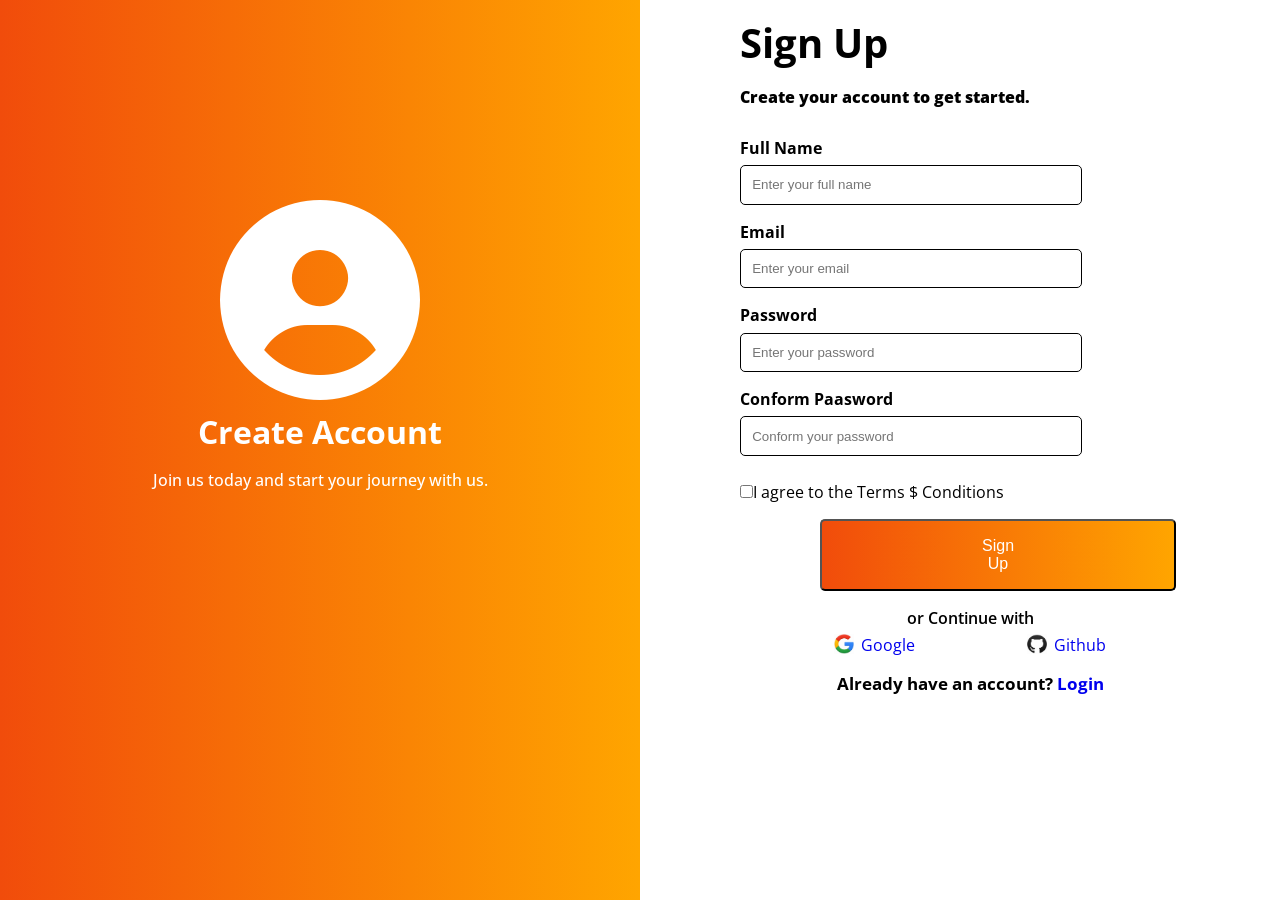
==== signup.html @ f7bb7da9 "first commit" ====
<!doctype html>
<html lang="en">
  <head>
    <meta charset="UTF-8" />
    <meta name="viewport" content="width=device-width, initial-scale=1.0" />
    <title>Document</title>
    <link
      rel="stylesheet"
      href="https://cdnjs.cloudflare.com/ajax/libs/font-awesome/6.5.0/css/all.min.css"
    />
    <link rel="stylesheet" href="signup.css" />
  </head>
  <body>
    <main class="container">
      <!-- || Left panel -->
      <div class="left_panel">
        <i
          class="fa-solid fa-circle-user"
          style="font-size: 200px; color: white"
        ></i>
        <h1 class="left_panel__title">Create Account</h1>
        <p class="left_panel__description">
          Join us today and start your journey with us.
        </p>
      </div>

      <!-- || Right panel -->
      <div class="right_panel">
        <h1 class="right_panel__heading">Sign Up</h1>
        <p class="right_panel__description">
          Create your account to get started.
        </p>

        <!-- || Form  -->
        <form>
          <div class="form__flex">
            <div>
              <h2 class="form__heading form__heading--full">Full Name</h2>
              <input type="text" placeholder="Enter your full name" />
            </div>
            <div>
              <h2 class="form__heading">Email</h2>
              <input type="text" placeholder="Enter your email" />
            </div>
          </div>

          <div class="form__flex">
            <div>
              <h2 class="form__heading form__heading--password">Password</h2>
              <input type="text" placeholder="Enter your password" />
            </div>
            <div>
              <h2 class="form__heading form__heading--con_pass">
                Conform Paasword
              </h2>
              <input type="text" placeholder="Conform your password" />
            </div>
          </div>
        </form>

        <!-- || Checkbox part -->
        <div class="checkbox">
          <label>
            <input type="checkbox" /><span class="nowrap"
              >I agree to the Terms $ Conditions</span
            >
          </label>
        </div>

        <!-- || Sign Up button  -->
        <button href="#" class="signup" style="text-align: center">
          Sign Up
        </button>

        <!-- || option text part  -->
        <h2 class="text">or Continue with</h2>

        <!-- || options  -->
        <div class="option">
          <div class="option__Google">
            <img
              src="Images\google image.jpeg"
              alt="Google"
              height="20"
              width="20"
            />
            <a href="https://www.google.com/">Google</a>
          </div>

          <div class="option__Github">
            <img src="Images\github.jpeg" alt="Github" width="20" height="20" />
            <a href="https://github.com/">Github</a>
          </div>
        </div>

        <!-- || Footer  -->
        <footer>
          <h2>Already have an account? <a href="Login.html">Login</a></h2>
        </footer>
      </div>
    </main>
  </body>
</html>
---- signup.css ----
@import url("https://fonts.googleapis.com/css2?family=Open+Sans:ital,wght@0,300..800;1,300..800&display=swap");

/* || RESET */
* {
  margin: 0;
  padding: 0;
  box-sizing: border-box;
}

/* || Css Variable  */
:root {
  --LINEAR-COLOR-one: orange;
  --LINEAR-COLOR-two: rgb(241, 76, 11);
}

body {
  font-family: "Open Sans", sans-serif;
  min-height: 100vh;
  overflow-y: hidden;
}

/* || Container  */
.container {
  display: flex;
  width: 100%;
  min-height: 100vh;
}
/* || Container  end */

/* || Left_panel */
.left_panel {
  min-width: 50%;
  min-height: 100%;
  background: linear-gradient(
    to left,
    var(--LINEAR-COLOR-one),
    var(--LINEAR-COLOR-two)
  );
  text-align: center;
}

/* || Left_panel childs */
.left_panel__title,
.left_panel__description {
  color: #fff;
  text-align: center;
}

.left_panel__title {
  font-weight: bold;
  font-size: 2rem;
  margin: 0 1rem 1rem 1rem;
  padding-top: 0;
}

.left_panel__description {
  font-size: 1rem;
  font-weight: 500;
}

.left_panel i {
  margin: 200px auto;
  margin-bottom: 10px;
  padding-bottom: 0;
}

/* || Left_panel end */

/* || right_panel */
.right_panel {
  margin: 15px 100px;
}

/* || right_panel childs */
.right_panel__heading {
  font-size: 2.5rem;
  margin-bottom: 1rem;
  font-weight: bolder;
}

.right_panel__description {
  font-size: 1rem;
  margin-bottom: 0.8rem;
  font-weight: 800;
}

/* || form part  */
input[type="text"] {
  border: 1px solid black;
  padding: 0.7rem 10rem 0.7rem 0.7rem;
  margin: 0.4rem 1.5rem 0px 0px;
  border-radius: 5px;
}

.form__heading {
  padding-top: 1rem;
  font-size: 1rem;
}

/* || checkbox part  */

.checkbox {
  display: flex;
  justify-content: space-between;
  gap: 15rem;
}

input[type="checkbox"] {
  margin-top: 1.8rem;
  font-weight: bolder;
}

/* || login button part*/
.signup {
  margin: 1rem 1.5rem 1rem 5rem;
  padding: 1rem 10rem;
  background: linear-gradient(
    to left,
    var(--LINEAR-COLOR-one),
    var(--LINEAR-COLOR-two)
  );
  color: white;
  font-size: 1rem;
  border-radius: 5px;
}

.signup:hover {
  margin: 1rem 1.5rem 1rem 5rem;
  padding: 1rem 10rem;
  background: linear-gradient(
    to left,
    rgb(255, 165, 0, 0.7),
    var(--LINEAR-COLOR-two)
  );
  color: white;
  font-size: 1rem;
  border-radius: 5px;
}

/* || option text part */
.text {
  text-align: center;
  font-size: 1rem;
  font-weight: 600;
}

/* || options*/

.option {
  display: flex;
  justify-content: center;
  align-items: center;
  gap: 7rem;
  margin-top: 5px;
}

.option__Google,
.option__Github {
  display: flex;
  gap: 7px;
}

.option a {
  text-decoration: none;
}

/* || footer part */
footer {
  text-align: center;
  font-size: 0.7rem;
  font-weight: 300;
  margin-top: 1rem;
}

footer a {
  text-decoration: none;
}

/* || right_panel end */

/* || RESPONSIVE DESIGN------>> */

/* || FOR MOBILE DEVICES  */
@media screen and (max-width: 480px) {
  html {
    overflow-x: hidden;
  }
  .container {
    display: flex;
    flex-direction: column;
  }

  /* ||LEFT PANEL  */
  .left_panel {
    background: linear-gradient(
      to left,
      var(--LINEAR-COLOR-one),
      var(--LINEAR-COLOR-two)
    );
  }

  .left_panel i {
    font-size: 100px !important;
    margin: 20px auto;
    margin-bottom: 10px;
    padding-bottom: 0;
  }

  .left_panel__title {
    font-size: 1.2rem;
  }

  .left_panel__description {
    font-size: 0.9rem;
    text-align: center;
    padding: 0 1rem;
    margin-bottom: 10px;
    font-weight: 500;
  }

  /* || RIGHT PANEL  */
  .right_panel {
    min-width: 60%;
    margin: 0;
    padding: 0.6rem 0 0 1rem;
  }

  .right_panel__heading {
    font-size: 2rem;
  }

  .right_panel__description {
    font-size: 1rem;
    margin: 5px 0 5px 0;
    padding-bottom: 0.5rem;
  }

  input[type="text"] {
    border: 1px solid black;
    padding: 0.7rem 10rem 0.7rem 0.7rem;
    margin: 0.4rem 1.5rem 0px 0px;
    border-radius: 5px;
  }

  .form__heading {
    font-size: 1rem;
  }

  input[type="checkbox"] {
    font-size: 0.7rem;
  }

  .form__heading--con_pass {
    margin-bottom: 0;
    padding-bottom: 0%;
  }

  .checkbox {
    margin: 0 0 10px 0;
    padding-top: 0px;
    height: 30px;
  }

  .signup {
    margin: 1rem 2rem 1rem 38%;
    padding: 0.6rem 2rem;
    font-weight: 700;
    background: linear-gradient(
      to left,
      var(--LINEAR-COLOR-one),
      var(--LINEAR-COLOR-two)
    );
  }

  .signup:hover {
    width: 70%;
    margin: 1rem 0.9rem 1rem 1.5rem;
    padding: 0.5rem;
    font-weight: 700;
    background: linear-gradient(
      to left,
      rgb(255, 165, 0, 0.7),
      var(--LINEAR-COLOR-two)
    );
  }

  .text {
    margin-bottom: 0;
  }

  .option {
    gap: 2rem;
    margin: 1rem 0 0.7rem 0;
  }

  footer {
    margin: 10px 0 5px 0;
    font-size: 10px;
  }
}

@media screen and (max-width: 320px) {
  /* || CONTAINER  */
  * {
    margin: 0;
    padding: 0;
    box-sizing: border-box;
  }

  body {
    overflow-y: hidden;
  }

  .container {
    display: flex;
    flex-direction: column;
    min-height: 100vh;
  }

  .left_panel {
    /* width: 100%; */
    min-width: 100%;
    min-height: 25%;
    display: flex;
    flex-direction: column;
    justify-content: center;
    align-items: center;
    background: linear-gradient(
      to right,
      var(--LINEAR-COLOR-one),
      var(--LINEAR-COLOR-two)
    );
  }

  .left_panel i {
    margin: 20px 10px 0 10px;
  }

  .left_panel__title {
    margin: 0 0 5px 0;
  }
  .left_panel__description {
    margin: 0 0 5px 0;
    padding: 0.5rem;
    font-weight: 700;
  }

  /* || RIGHT PANEL  */
  .right_panel {
    /* width: 100%; */
    min-width: 100%;
    margin: 0;
    padding: 0.5rem 0 0 1rem;
  }

  .right_panel__heading {
    font-size: 1.5rem;
    margin-bottom: 2px;
  }

  .right_panel__description {
    font-size: 0.8rem;
    margin-bottom: 0px;
    padding-bottom: 5px;
    font-weight: 500;
  }

  input[type="text"] {
    padding: 0.3rem 5rem 0.3rem 0.3rem;
    margin: 0.3rem 0rem 0px 0px;
  }

  .form__heading {
    font-size: 0.7rem;
    padding-top: 1px;
  }

  .checkbox {
    display: flex;
    gap: 1rem;
  }

  input[type="checkbox"] {
    font-size: 5px;
    margin: 10px 0 2px 0;
    padding-left: 0;
  }

  .signup {
    margin: 0 2rem 0.3rem 2rem;
    padding: 0.4rem 3rem;
    border-radius: 10px;
    font-weight: 700;
    background: linear-gradient(
      to right,
      var(--LINEAR-COLOR-one),
      var(--LINEAR-COLOR-two)
    );
  }

  .signup:hover {
    margin: 0 2rem 0.3rem 2rem;
    padding: 0.4rem 3rem;
    border-radius: 10px;
    font-weight: 700;
    background: linear-gradient(
      to right,
      rgb(255, 165, 0, 0.5),
      var(--LINEAR-COLOR-two)
    );
  }

  .text {
    font-size: 0.7rem;
  }

  .option {
    gap: 2rem;
    margin: 0.3rem 0 0 0;
    font-size: 0.7rem;
    font-weight: 900;
  }

  footer {
    margin-top: 0 0 5px 0;
    font-size: 10px;
  }
}

@media (orientation: landscape) and (max-width: 800px) {
  * {
    margin: 0;
    padding: 0;
    box-sizing: border-box;
  }
  body {
    overflow-y: auto;
  }

  .container {
    display: flex;
    flex-direction: column;
  }

  .left_panel {
    min-width: 40%;
    display: flex;
    flex-direction: column;
    justify-content: center;
    align-items: center;
    background: linear-gradient(
      to bottom,
      var(--LINEAR-COLOR-one),
      var(--LINEAR-COLOR-two)
    );
  }

  .left_panel i {
    margin: 50px 10px 0 10px;
    font-size: 100px !important;
  }

  .left_panel__title {
    margin: 0 0 5px 0;
  }
  .left_panel__description {
    margin: 0 0 5px 0;
    padding: 1rem;
    font-weight: 700;
  }

  /* || RIGHT PANEL  */
  .right_panel {
    min-width: 60%;
    margin: 10px;
    padding: 1rem 0 0 2rem;
  }

  .right_panel__heading {
    font-size: 2rem;
    margin: 1rem 0 5px 0;
  }

  .right_panel__description {
    font-size: 1rem;
    margin-bottom: 0.5rem;
    font-weight: 500;
  }

  input[type="text"] {
    padding: 0.7rem 10rem 0.7rem 0.7rem;
    margin: 0.4rem 0rem 0px 0px;
  }

  .form__heading {
    font-size: 0.9rem;
    padding-top: 0.3rem;
  }

  .form__flex {
    display: flex;
    gap: 2rem;
  }

  .checkbox {
    display: flex;
    justify-content: space-between;
    gap: 0.2rem;
  }

  input[type="checkbox"] {
    font-size: 0.3rem;
    margin: 1rem 0 10px 0;
    padding-left: 0;
  }

  a[href="#"] {
    font-size: 0.7rem;
    margin: 1rem 10px 10px 0;
  }

  .signup {
    margin: 0.3rem 2rem 1rem 30%;
    padding: 0.4rem 7rem;
    border-radius: 15px;
    font-weight: 700;
    background: linear-gradient(
      to bottom,
      var(--LINEAR-COLOR-one),
      var(--LINEAR-COLOR-two)
    );
  }

  .signup:hover {
    margin: 0.3rem 2rem 1rem 10rem;
    padding: 0.4rem 4rem;
    border-radius: 15px;
    font-weight: 700;
    background: linear-gradient(
      to bottom,
      rgb(255, 165, 0, 0.5),
      var(--LINEAR-COLOR-two)
    );
  }

  .text {
    font-size: 0.7rem;
  }

  .option {
    justify-content: space-around;
    gap: 1rem;
    margin: 0.8rem 0 10px 0;
    font-size: 1rem;
    font-weight: 900;
  }

  footer {
    margin: 1rem 0 5px 0;
    font-size: 10px;
  }
}

@media (orientation: landscape) and (max-width: 700px) {
  input[type="text"] {
    padding: 0.7rem 6rem 0.7rem 0.7rem;
    margin: 0.4rem 0rem 0px 0px;
  }
}

@media (orientation: landscape) and (max-width: 600px) {
  input[type="text"] {
    padding: 0.7rem 4rem 0.7rem 0.7rem;
    margin: 0.4rem 0rem 0px 0px;
  }

  .signup {
    margin: 0.3rem 2rem 1rem 25%;
  }

  .signup:hover {
    margin: 0.3rem 2rem 1rem 25%;
  }
}

@media (orientation: landscape) and (max-width: 500px) {
  input[type="text"] {
    padding: 0.7rem 2rem 0.7rem 0.7rem;
    margin: 0.4rem 0rem 0px 0px;
  }

  .signup {
    margin: 0.3rem 2rem 1rem 20%;
  }

  .signup:hover {
    margin: 0.3rem 2rem 1rem 20%;
  }
}
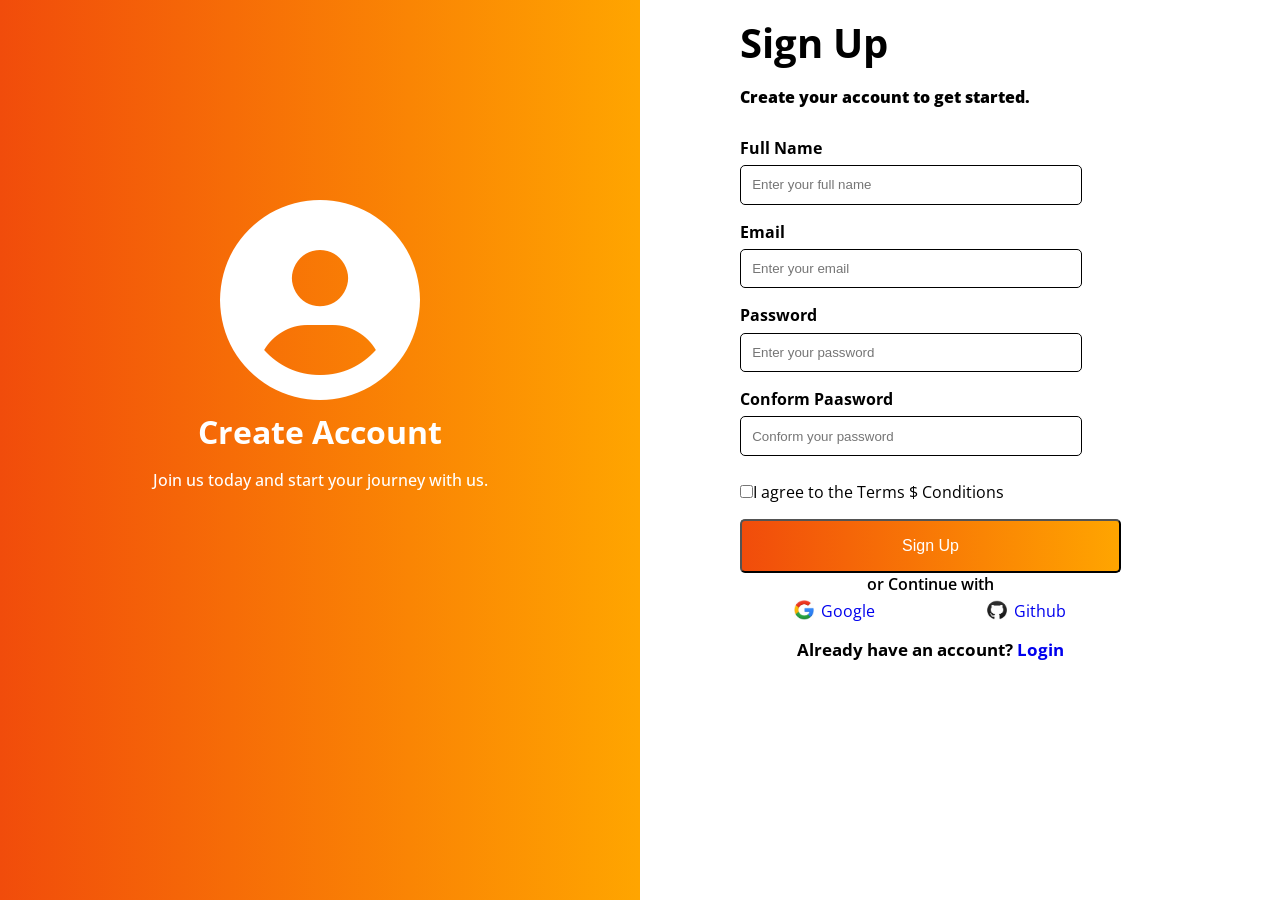
==== commit 8edee597: "Fix image paths" ====
--- a/signup.html
+++ b/signup.html
@@ -36,24 +36,36 @@
           <div class="form__flex">
             <div>
               <h2 class="form__heading form__heading--full">Full Name</h2>
-              <input type="text" placeholder="Enter your full name" />
+              <input
+                class="name"
+                type="text"
+                placeholder="Enter your full name"
+              />
             </div>
             <div>
               <h2 class="form__heading">Email</h2>
-              <input type="text" placeholder="Enter your email" />
+              <input class="email" type="text" placeholder="Enter your email" />
             </div>
           </div>
 
           <div class="form__flex">
             <div>
               <h2 class="form__heading form__heading--password">Password</h2>
-              <input type="text" placeholder="Enter your password" />
+              <input
+                class="Password"
+                type="text"
+                placeholder="Enter your password"
+              />
             </div>
             <div>
               <h2 class="form__heading form__heading--con_pass">
                 Conform Paasword
               </h2>
-              <input type="text" placeholder="Conform your password" />
+              <input
+                class="con_password"
+                type="text"
+                placeholder="Conform your password"
+              />
             </div>
           </div>
         </form>
@@ -68,9 +80,7 @@
         </div>
 
         <!-- || Sign Up button  -->
-        <button href="#" class="signup" style="text-align: center">
-          Sign Up
-        </button>
+        <button type="button" href="#" class="signup">Sign Up</button>
 
         <!-- || option text part  -->
         <h2 class="text">or Continue with</h2>
@@ -79,7 +89,7 @@
         <div class="option">
           <div class="option__Google">
             <img
-              src="Images\google image.jpeg"
+              src="Images/google image.jpeg"
               alt="Google"
               height="20"
               width="20"
@@ -88,16 +98,17 @@
           </div>
 
           <div class="option__Github">
-            <img src="Images\github.jpeg" alt="Github" width="20" height="20" />
+            <img src="Images/github.jpeg" alt="Github" width="20" height="20" />
             <a href="https://github.com/">Github</a>
           </div>
         </div>
 
         <!-- || Footer  -->
         <footer>
-          <h2>Already have an account? <a href="Login.html">Login</a></h2>
+          <h2>Already have an account? <a href="index.html">Login</a></h2>
         </footer>
       </div>
     </main>
+    <script src="script.js"></script>
   </body>
 </html>
--- a/signup.css
+++ b/signup.css
@@ -25,7 +25,6 @@
   width: 100%;
   min-height: 100vh;
 }
-/* || Container  end */
 
 /* || Left_panel */
 .left_panel {
@@ -39,7 +38,6 @@
   text-align: center;
 }
 
-/* || Left_panel childs */
 .left_panel__title,
 .left_panel__description {
   color: #fff;
@@ -64,14 +62,11 @@
   padding-bottom: 0;
 }
 
-/* || Left_panel end */
-
 /* || right_panel */
 .right_panel {
   margin: 15px 100px;
 }
 
-/* || right_panel childs */
 .right_panel__heading {
   font-size: 2.5rem;
   margin-bottom: 1rem;
@@ -112,7 +107,8 @@
 
 /* || login button part*/
 .signup {
-  margin: 1rem 1.5rem 1rem 5rem;
+  display: block;
+  margin: 1rem auto 0 auto;
   padding: 1rem 10rem;
   background: linear-gradient(
     to left,
@@ -125,7 +121,8 @@
 }
 
 .signup:hover {
-  margin: 1rem 1.5rem 1rem 5rem;
+  display: block;
+  margin: 1rem auto 0 auto;
   padding: 1rem 10rem;
   background: linear-gradient(
     to left,
@@ -176,8 +173,6 @@
   text-decoration: none;
 }
 
-/* || right_panel end */
-
 /* || RESPONSIVE DESIGN------>> */
 
 /* || FOR MOBILE DEVICES  */
@@ -262,7 +257,8 @@
   }
 
   .signup {
-    margin: 1rem 2rem 1rem 38%;
+    display: block;
+    margin: 1.5rem auto 5px auto;
     padding: 0.6rem 2rem;
     font-weight: 700;
     background: linear-gradient(
@@ -273,9 +269,9 @@
   }
 
   .signup:hover {
-    width: 70%;
-    margin: 1rem 0.9rem 1rem 1.5rem;
-    padding: 0.5rem;
+    display: block;
+    margin: 1.5rem auto 5px auto;
+    padding: 0.6rem 2rem;
     font-weight: 700;
     background: linear-gradient(
       to left,
@@ -299,6 +295,7 @@
   }
 }
 
+/* || Small Phones  */
 @media screen and (max-width: 320px) {
   /* || CONTAINER  */
   * {
@@ -326,7 +323,7 @@
     justify-content: center;
     align-items: center;
     background: linear-gradient(
-      to right,
+      to left,
       var(--LINEAR-COLOR-one),
       var(--LINEAR-COLOR-two)
     );
@@ -387,25 +384,27 @@
   }
 
   .signup {
-    margin: 0 2rem 0.3rem 2rem;
+    display: block;
+    margin: 1rem auto 5px auto;
     padding: 0.4rem 3rem;
     border-radius: 10px;
     font-weight: 700;
     background: linear-gradient(
-      to right,
+      to left,
       var(--LINEAR-COLOR-one),
       var(--LINEAR-COLOR-two)
     );
   }
 
   .signup:hover {
-    margin: 0 2rem 0.3rem 2rem;
+    display: block;
+    margin: 1rem auto 5px auto;
     padding: 0.4rem 3rem;
     border-radius: 10px;
     font-weight: 700;
     background: linear-gradient(
-      to right,
-      rgb(255, 165, 0, 0.5),
+      to left,
+      rgb(255, 165, 0, 0.7),
       var(--LINEAR-COLOR-two)
     );
   }
@@ -427,173 +426,346 @@
   }
 }
 
-@media (orientation: landscape) and (max-width: 800px) {
+/* || Tablets  */
+@media (min-width: 768px) and (max-width: 1024px) {
   * {
+    box-sizing: border-box;
+  }
+  html,
+  body {
+    height: 100%;
     margin: 0;
     padding: 0;
-    box-sizing: border-box;
   }
   body {
-    overflow-y: auto;
-  }
-
+    overflow: auto;
+  }
+
+  /* || Container  */
   .container {
     display: flex;
     flex-direction: column;
-  }
-
+    align-items: stretch;
+    flex-wrap: wrap;
+    min-height: 100dvh;
+  }
+
+  .container > * {
+    min-height: 0;
+  }
+
+  /* ||Left panel */
   .left_panel {
-    min-width: 40%;
-    display: flex;
+    display: flex;
+    flex: 1;
     flex-direction: column;
     justify-content: center;
     align-items: center;
-    background: linear-gradient(
-      to bottom,
+    min-width: 0;
+    background: linear-gradient(
+      to left,
       var(--LINEAR-COLOR-one),
       var(--LINEAR-COLOR-two)
     );
-  }
-
-  .left_panel i {
-    margin: 50px 10px 0 10px;
-    font-size: 100px !important;
+    min-height: 0;
+  }
+
+  .lock_img {
+    max-width: 320px;
+    width: 80%;
+    height: auto;
+    object-fit: contain;
   }
 
   .left_panel__title {
-    margin: 0 0 5px 0;
-  }
+    font-size: 1.5rem;
+  }
+
   .left_panel__description {
-    margin: 0 0 5px 0;
-    padding: 1rem;
-    font-weight: 700;
+    font-size: 0.9rem;
+    text-align: center;
+    padding: 0 1rem 1rem 1rem;
+    font-weight: 500;
   }
 
   /* || RIGHT PANEL  */
   .right_panel {
-    min-width: 60%;
-    margin: 10px;
-    padding: 1rem 0 0 2rem;
+    margin: 0;
+    padding: 2rem 0 0 3rem;
+    align-items: flex-start;
+    min-width: 0;
+    min-height: 0;
+    flex: 1;
   }
 
   .right_panel__heading {
-    font-size: 2rem;
-    margin: 1rem 0 5px 0;
+    font-size: 2.5rem;
   }
 
   .right_panel__description {
+    font-size: 1.5rem;
+    margin-bottom: 0;
+    padding-bottom: 1rem;
+    font-weight: 600;
+  }
+
+  /* || Form  */
+  input[type="text"] {
+    width: 100%;
+    max-width: 420px;
+    padding: 0.7rem 1rem;
+    box-sizing: border-box;
+  }
+
+  .form__heading {
+    font-size: 1.5rem;
+  }
+  .form__flex {
+    flex-direction: column;
+    gap: 1.5rem;
+  }
+
+  .form__flex div {
+    width: 100%;
+  }
+
+  .form__flex input {
+    width: 100%;
+    box-sizing: border-box;
+  }
+
+  /* || Checkbox  */
+  .checkbox {
+    display: flex;
+    justify-content: space-between;
+    align-items: center; /* important */
+    flex-wrap: nowrap; /* prevents breaking */
+    gap: 10px;
+  }
+
+  input[type="checkbox"] {
+    width: 16px;
+    height: 16px;
+  }
+
+  .remember {
+    margin: 0;
     font-size: 1rem;
-    margin-bottom: 0.5rem;
-    font-weight: 500;
-  }
-
-  input[type="text"] {
-    padding: 0.7rem 10rem 0.7rem 0.7rem;
-    margin: 0.4rem 0rem 0px 0px;
-  }
-
-  .form__heading {
-    font-size: 0.9rem;
-    padding-top: 0.3rem;
-  }
-
-  .form__flex {
-    display: flex;
-    gap: 2rem;
-  }
-
-  .checkbox {
-    display: flex;
-    justify-content: space-between;
-    gap: 0.2rem;
-  }
-
-  input[type="checkbox"] {
-    font-size: 0.3rem;
-    margin: 1rem 0 10px 0;
-    padding-left: 0;
   }
 
   a[href="#"] {
     font-size: 0.7rem;
-    margin: 1rem 10px 10px 0;
-  }
-
+    margin-top: 1rem;
+  }
+
+  /* || Login button  */
   .signup {
-    margin: 0.3rem 2rem 1rem 30%;
-    padding: 0.4rem 7rem;
-    border-radius: 15px;
-    font-weight: 700;
-    background: linear-gradient(
-      to bottom,
+    display: block;
+    margin: 1rem auto 10px auto;
+    padding: 0.6rem 6rem;
+    background: linear-gradient(
+      to left,
+      var(--LINEAR-COLOR-one),
+      var(--BUTTON-COLOR)
+    );
+    font-weight: 500;
+    font-size: 1.3rem;
+  }
+
+  .signup:hover {
+    display: block;
+    margin: 1rem auto 10px auto;
+    padding: 0.6rem 6rem;
+    background: linear-gradient(
+      to left,
+      rgb(0, 0, 255, 0.5),
+      var(--BUTTON-COLOR)
+    );
+    font-weight: 500;
+    font-size: 1.3rem;
+  }
+
+  /* || Option  */
+  .option {
+    gap: 2rem;
+    margin: 1.5rem 0;
+  }
+
+  /* || Footer  */
+  footer {
+    margin: 20px 0 5px 0;
+    font-size: 1rem;
+  }
+}
+
+/* ||Large Mobiles  */
+@media (min-width: 481px) and (max-width: 768px) {
+  * {
+    box-sizing: border-box;
+  }
+  html,
+  body {
+    height: 100%;
+    margin: 0;
+    padding: 0;
+  }
+  body {
+    overflow: auto;
+  }
+
+  /* || Container  */
+  .container {
+    display: flex;
+    flex-direction: column;
+    align-items: stretch;
+    flex-wrap: wrap;
+    min-height: 100dvh;
+  }
+
+  .container > * {
+    min-height: 0;
+  }
+
+  /* ||Left panel */
+  .left_panel {
+    display: flex;
+    flex: 1;
+    flex-direction: column;
+    justify-content: center;
+    align-items: center;
+    min-width: 0;
+    background: linear-gradient(
+      to left,
       var(--LINEAR-COLOR-one),
       var(--LINEAR-COLOR-two)
     );
+    min-height: 0;
+  }
+
+  .lock_img {
+    max-width: 320px;
+    width: 80%;
+    height: auto;
+    object-fit: contain;
+  }
+
+  .left_panel__title {
+    font-size: 1.5rem;
+  }
+
+  .left_panel__description {
+    font-size: 0.9rem;
+    text-align: center;
+    padding: 0 1rem 1rem 1rem;
+    font-weight: 500;
+  }
+
+  /* || RIGHT PANEL  */
+  .right_panel {
+    margin: 0;
+    padding: 2rem 0 0 2.5rem;
+    align-items: flex-start;
+    min-width: 0;
+    min-height: 0;
+    flex: 1;
+  }
+
+  .right_panel__heading {
+    font-size: 2.5rem;
+  }
+
+  .right_panel__description {
+    font-size: 1.5rem;
+    margin-bottom: 0;
+    padding-bottom: 1rem;
+    font-weight: 600;
+  }
+
+  /* || Form  */
+  input[type="text"] {
+    width: 100%;
+    max-width: 420px;
+    padding: 0.7rem 1rem;
+    box-sizing: border-box;
+  }
+
+  .form__heading {
+    font-size: 1.5rem;
+  }
+  .form__flex {
+    flex-direction: column;
+    gap: 1.5rem;
+  }
+
+  .form__flex div {
+    width: 100%;
+  }
+
+  .form__flex input {
+    width: 100%;
+    box-sizing: border-box;
+  }
+
+  /* || Checkbox  */
+  .checkbox {
+    display: flex;
+    justify-content: space-between;
+    align-items: center; /* important */
+    flex-wrap: nowrap; /* prevents breaking */
+    gap: 10px;
+  }
+
+  input[type="checkbox"] {
+    width: 16px;
+    height: 16px;
+  }
+
+  .remember {
+    margin: 0;
+    font-size: 1rem;
+  }
+
+  a[href="#"] {
+    font-size: 0.7rem;
+    margin-top: 1rem;
+  }
+
+  /* || Login button  */
+  .signup {
+    display: block;
+    margin: 1rem auto 10px auto;
+    padding: 0.6rem 6rem;
+    background: linear-gradient(
+      to left,
+      var(--LINEAR-COLOR-one),
+      var(--BUTTON-COLOR)
+    );
+    font-weight: 500;
+    font-size: 1.3rem;
   }
 
   .signup:hover {
-    margin: 0.3rem 2rem 1rem 10rem;
-    padding: 0.4rem 4rem;
-    border-radius: 15px;
-    font-weight: 700;
-    background: linear-gradient(
-      to bottom,
-      rgb(255, 165, 0, 0.5),
-      var(--LINEAR-COLOR-two)
-    );
-  }
-
-  .text {
-    font-size: 0.7rem;
-  }
-
+    display: block;
+    margin: 1rem auto 10px auto;
+    padding: 0.6rem 6rem;
+    background: linear-gradient(
+      to left,
+      rgb(0, 0, 255, 0.5),
+      var(--BUTTON-COLOR)
+    );
+    font-weight: 500;
+    font-size: 1.3rem;
+  }
+
+  /* || Option  */
   .option {
-    justify-content: space-around;
-    gap: 1rem;
-    margin: 0.8rem 0 10px 0;
+    gap: 2rem;
+    margin: 1.5rem 0;
+  }
+
+  /* || Footer  */
+  footer {
+    margin: 20px 0 5px 0;
     font-size: 1rem;
-    font-weight: 900;
-  }
-
-  footer {
-    margin: 1rem 0 5px 0;
-    font-size: 10px;
-  }
-}
-
-@media (orientation: landscape) and (max-width: 700px) {
-  input[type="text"] {
-    padding: 0.7rem 6rem 0.7rem 0.7rem;
-    margin: 0.4rem 0rem 0px 0px;
-  }
-}
-
-@media (orientation: landscape) and (max-width: 600px) {
-  input[type="text"] {
-    padding: 0.7rem 4rem 0.7rem 0.7rem;
-    margin: 0.4rem 0rem 0px 0px;
-  }
-
-  .signup {
-    margin: 0.3rem 2rem 1rem 25%;
-  }
-
-  .signup:hover {
-    margin: 0.3rem 2rem 1rem 25%;
-  }
-}
-
-@media (orientation: landscape) and (max-width: 500px) {
-  input[type="text"] {
-    padding: 0.7rem 2rem 0.7rem 0.7rem;
-    margin: 0.4rem 0rem 0px 0px;
-  }
-
-  .signup {
-    margin: 0.3rem 2rem 1rem 20%;
-  }
-
-  .signup:hover {
-    margin: 0.3rem 2rem 1rem 20%;
-  }
-}
+  }
+}
